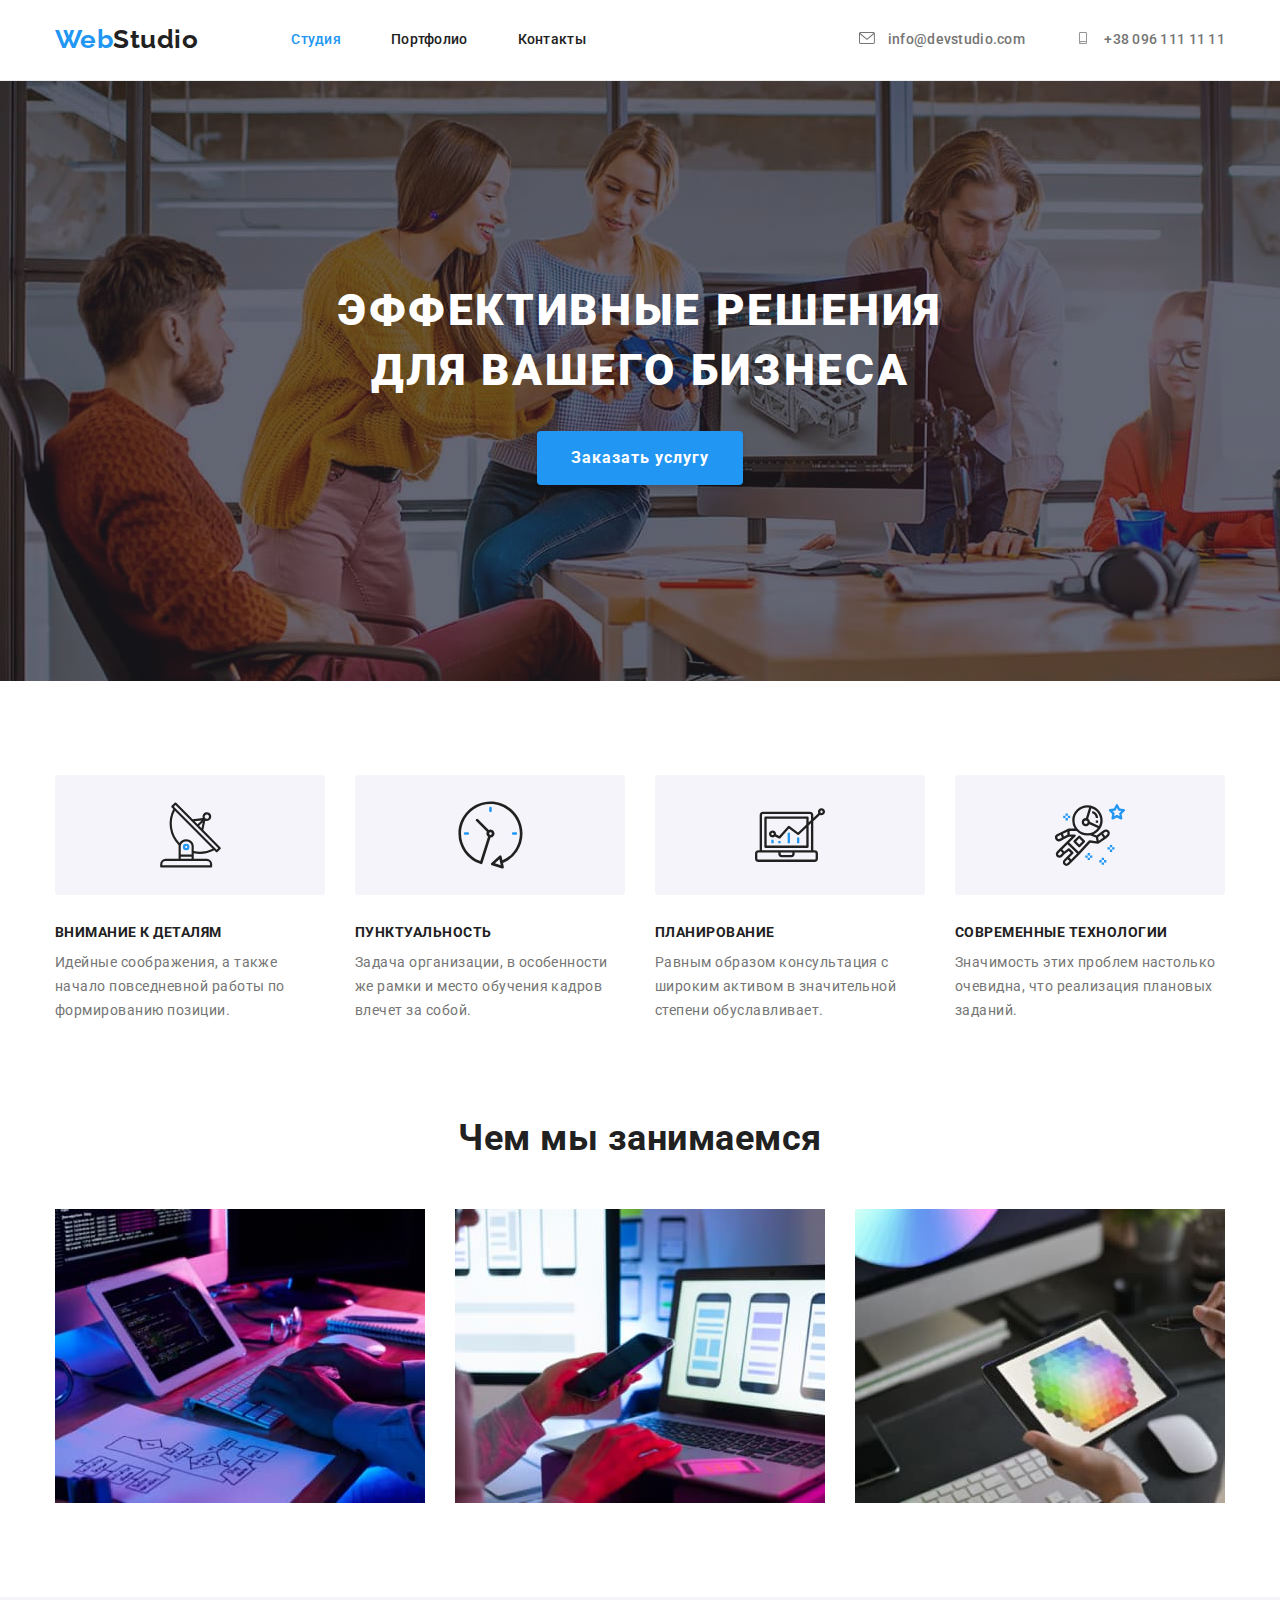
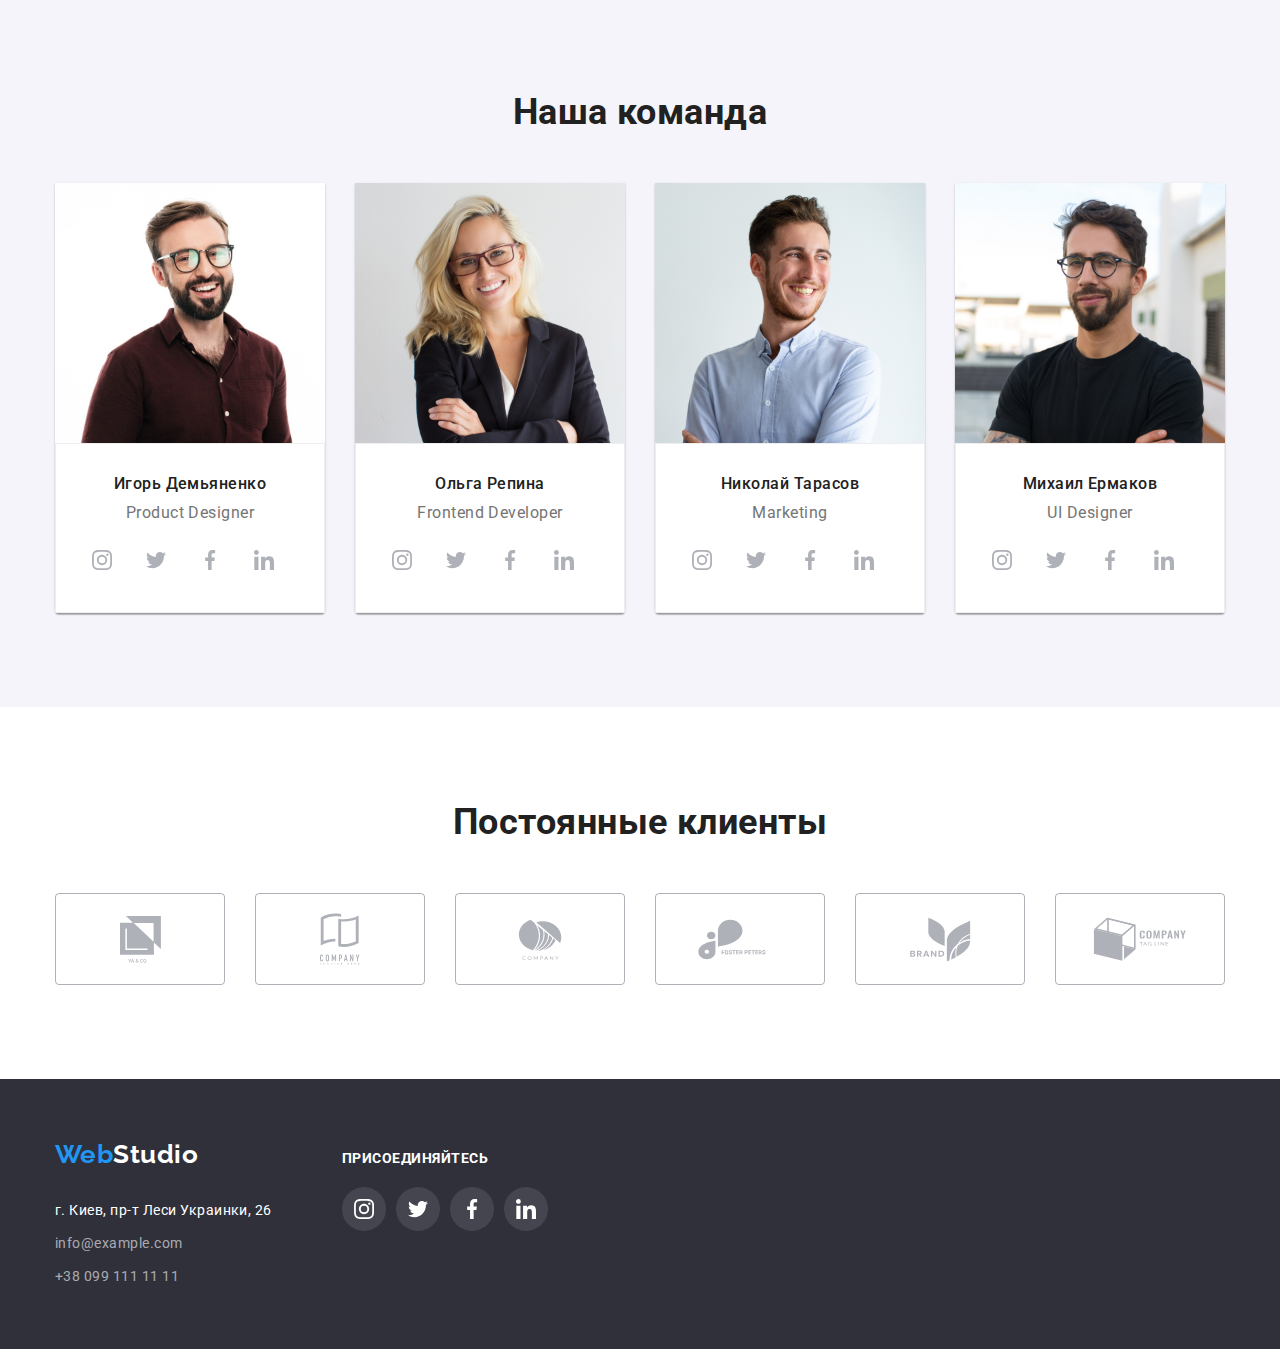
==== index.html @ 3e555f6c "Initial commit" ====
<!DOCTYPE html>
<html lang="ru">
  <head>
    <meta charset="UTF-8" />
    <meta http-equiv="X-UA-Compatible" content="IE=edge" />
    <meta name="viewport" content="width=device-width, initial-scale=1.0" />
    <title>Студия</title>
    <link
      href="https://fonts.googleapis.com/css2?family=Raleway:wght@700&family=Roboto:wght@400;500;700;900&display=swap"
      rel="stylesheet"
    />
    <link
      rel="stylesheet"
      href="https://cdnjs.cloudflare.com/ajax/libs/modern-normalize/1.1.0/modern-normalize.min.css"
    />
    <link rel="stylesheet" href="./css/styles.css" />
  </head>
  <body>
    <header class="header">
      <div class="container">
        <nav class="header-nav">
          <a href="index.html" class="black-logo link"
            ><span class="blue-logo">Web</span>Studio</a
          >
          <ul class="nav-list">
            <li class="item">
              <a href="index.html" class="link current">Студия</a>
            </li>
            <li class="item">
              <a href="portfolio.html" class="link">Портфолио</a>
            </li>
            <li class="item"><a href="" class="link">Контакты</a></li>
          </ul>
        </nav>

        <ul class="contact-list">
          <li class="item">
            <a href="mailto:info@devstudio.com" class="link">
              <svg class="contact-icon" width="16" height="12">
                <use href="./images/icon.svg#icon-envelope"></use>
              </svg>
              info@devstudio.com</a
            >
          </li>
          <li class="item">
            <div class="icon"></div>
            <a href="tel:+380961111111" class="link">
              <svg class="contact-icon" width="16" height="12">
                <use href="./images/icon.svg#icon-smartphone"></use>
              </svg>
              +38 096 111 11 11</a
            >
          </li>
        </ul>
      </div>
    </header>

    <main>
      <!--Герой-->
      <section class="hero">
        <h1 class="title">
          Эффективные решения <br />
          для вашего бизнеса
        </h1>
        <button type="button" class="button">Заказать услугу</button>
      </section>

      <!--Преимущества-->
      <section class="feature section">
        <div class="container">
          <!-- <h2 class="title">Преимущества</h2> -->
          <ul class="feature-list">
            <li class="item">
              <div class="feature-thumb">
                <svg class="feature-icon" width="65" height="70">
                  <use href="./images/icon.svg#icon-antenna"></use>
                </svg>
              </div>
              <h3 class="title">Внимание к деталям</h3>
              <p class="text">
                Идейные соображения, а также начало повседневной работы по
                формированию позиции.
              </p>
            </li>
            <li class="item">
              <div class="feature-thumb">
                <svg class="feature-icon" width="67" height="70">
                  <use href="./images/icon.svg#icon-clock"></use>
                </svg>
              </div>
              <h3 class="title">Пунктуальность</h3>
              <p class="text">
                Задача организации, в особенности же рамки и место обучения
                кадров влечет за собой.
              </p>
            </li>
            <li class="item">
              <div class="feature-thumb">
                <svg class="feature-icon" width="70" height="70">
                  <use href="./images/icon.svg#icon-diagram"></use>
                </svg>
              </div>
              <h3 class="title">Планирование</h3>
              <p class="text">
                Равным образом консультация с широким активом в значительной
                степени обуславливает.
              </p>
            </li>
            <li class="item">
              <div class="feature-thumb">
                <svg class="feature-icon" width="70" height="70">
                  <use href="./images/icon.svg#icon-astronaut"></use>
                </svg>
              </div>
              <h3 class="title">Современные технологии</h3>
              <p class="text">
                Значимость этих проблем настолько очевидна, что реализация
                плановых заданий.
              </p>
            </li>
          </ul>
        </div>
      </section>

      <!--Чем мы занимаемся-->
      <section class="services">
        <div class="container">
          <h2 class="title">Чем мы занимаемся</h2>
          <ul class="services-list">
            <li class="item">
              <img src="images/desktop.jpg" alt="Написание кода" width="370" />
            </li>
            <li class="item">
              <img
                src="images/mobile.jpg"
                alt="Кросплатформенная разработка"
                width="370"
              />
            </li>
            <li class="item">
              <img
                src="images/design.jpg"
                alt="Разработка дизайна"
                width="370"
              />
            </li>
          </ul>
        </div>
      </section>

      <!--Наша команда-->
      <section class="team section">
        <div class="container">
          <h2 class="title">Наша команда</h2>
          <ul class="team-list">
            <li class="item">
              <img src="images/igor.jpg" alt="Фото работника" width="270" />
              <div class="card-content">
                <h3 class="title">Игорь Демьяненко</h3>
                <p class="text">Product Designer</p>
                <ul class="social-list">
                  <li class="social-item">
                    <a href="" class="social-bg">
                      <svg class="social-icon" width="20" height="20">
                        <use href="./images/icon.svg#icon-instagram"></use>
                      </svg>
                    </a>
                  </li>

                  <li class="social-item">
                    <a href="" class="social-bg">
                      <svg class="social-icon" width="20" height="20">
                        <use href="./images/icon.svg#icon-twitter"></use>
                      </svg>
                    </a>
                  </li>

                  <li class="social-item">
                    <a href="" class="social-bg">
                      <svg class="social-icon" width="20" height="20">
                        <use href="./images/icon.svg#icon-facebook"></use>
                      </svg>
                    </a>
                  </li>

                  <li class="social-item">
                    <a href="" class="social-bg">
                      <svg class="social-icon" width="20" height="20">
                        <use href="./images/icon.svg#icon-linkedin"></use>
                      </svg>
                    </a>
                  </li>
                </ul>
              </div>
            </li>

            <li class="item">
              <img src="images/olga.jpg" alt="Фото работника" width="270" />
              <div class="card-content">
                <h3 class="title">Ольга Репина</h3>
                <p class="text">Frontend Developer</p>
                <ul class="social-list">
                  <li class="social-item">
                    <a href="" class="social-bg">
                      <svg class="social-icon" width="20" height="20">
                        <use href="./images/icon.svg#icon-instagram"></use>
                      </svg>
                    </a>
                  </li>

                  <li class="social-item">
                    <a href="" class="social-bg">
                      <svg class="social-icon" width="20" height="20">
                        <use href="./images/icon.svg#icon-twitter"></use>
                      </svg>
                    </a>
                  </li>

                  <li class="social-item">
                    <a href="" class="social-bg">
                      <svg class="social-icon" width="20" height="20">
                        <use href="./images/icon.svg#icon-facebook"></use>
                      </svg>
                    </a>
                  </li>

                  <li class="social-item">
                    <a href="" class="social-bg">
                      <svg class="social-icon" width="20" height="20">
                        <use href="./images/icon.svg#icon-linkedin"></use>
                      </svg>
                    </a>
                  </li>
                </ul>
              </div>
            </li>

            <li class="item">
              <img src="images/nikolay.jpg" alt="Фото работника" width="270" />
              <div class="card-content">
                <h3 class="title">Николай Тарасов</h3>
                <p class="text">Marketing</p>
                <ul class="social-list">
                  <li class="social-item">
                    <a href="" class="social-bg">
                      <svg class="social-icon" width="20" height="20">
                        <use href="./images/icon.svg#icon-instagram"></use>
                      </svg>
                    </a>
                  </li>

                  <li class="social-item">
                    <a href="" class="social-bg">
                      <svg class="social-icon" width="20" height="20">
                        <use href="./images/icon.svg#icon-twitter"></use>
                      </svg>
                    </a>
                  </li>

                  <li class="social-item">
                    <a href="" class="social-bg">
                      <svg class="social-icon" width="20" height="20">
                        <use href="./images/icon.svg#icon-facebook"></use>
                      </svg>
                    </a>
                  </li>

                  <li class="social-item">
                    <a href="" class="social-bg">
                      <svg class="social-icon" width="20" height="20">
                        <use href="./images/icon.svg#icon-linkedin"></use>
                      </svg>
                    </a>
                  </li>
                </ul>
              </div>
            </li>

            <li class="item">
              <img src="images/michael.jpg" alt="Фото работника" width="270" />
              <div class="card-content">
                <h3 class="title">Михаил Ермаков</h3>
                <p class="text">UI Designer</p>
                <ul class="social-list">
                  <li class="social-item">
                    <a href="" class="social-bg">
                      <svg class="social-icon" width="20" height="20">
                        <use href="./images/icon.svg#icon-instagram"></use>
                      </svg>
                    </a>
                  </li>

                  <li class="social-item">
                    <a href="" class="social-bg">
                      <svg class="social-icon" width="20" height="20">
                        <use href="./images/icon.svg#icon-twitter"></use>
                      </svg>
                    </a>
                  </li>

                  <li class="social-item">
                    <a href="" class="social-bg">
                      <svg class="social-icon" width="20" height="20">
                        <use href="./images/icon.svg#icon-facebook"></use>
                      </svg>
                    </a>
                  </li>

                  <li class="social-item">
                    <a href="" class="social-bg">
                      <svg class="social-icon" width="20" height="20">
                        <use href="./images/icon.svg#icon-linkedin"></use>
                      </svg>
                    </a>
                  </li>
                </ul>
              </div>
            </li>
          </ul>
        </div>
      </section>

      <!-- Постоянные клиенты -->
      <section class="clients section">
        <div class="container">
          <h2 class="title">Постоянные клиенты</h2>
          <ul class="list">
            <li class="item">
              <a href="" class="clients-link">
                <svg class="clients-icon" width="41" height="47">
                  <use href="./images/icon.svg#icon-client-1"></use>
                </svg>
              </a>
            </li>

            <li class="item">
              <a href="" class="clients-link">
                <svg class="clients-icon" width="40" height="52">
                  <use href="./images/icon.svg#icon-client-2"></use>
                </svg>
              </a>
            </li>

            <li class="item">
              <a href="" class="clients-link">
                <svg class="clients-icon" width="44" height="41">
                  <use href="./images/icon.svg#icon-client-3"></use>
                </svg>
              </a>
            </li>

            <li class="item">
              <a href="" class="clients-link">
                <svg class="clients-icon" width="84" height="41">
                  <use href="./images/icon.svg#icon-client-4"></use>
                </svg>
              </a>
            </li>

            <li class="item">
              <a href="" class="clients-link">
                <svg class="clients-icon" width="63" height="45">
                  <use href="./images/icon.svg#icon-client-5"></use>
                </svg>
              </a>
            </li>

            <li class="item">
              <a href="" class="clients-link">
                <svg class="clients-icon" width="94" height="44">
                  <use href="./images/icon.svg#icon-client-6"></use>
                </svg>
              </a>
            </li>
          </ul>
        </div>
      </section>
    </main>

    <footer class="footer">
      <div class="container">
        <address class="adr">
          <ul class="footer-list">
            <li class="item">
              <a href="index.html" class="white-logo link"
                ><span class="blue-logo">Web</span>Studio</a
              >
            </li>
            <li class="item">
              <a
                href="https://goo.gl/maps/AY5JssXBydzWgsubA"
                class="footer-address link"
                >г. Киев, пр-т Леси Украинки, 26</a
              >
            </li>
            <li class="item">
              <a href="mailto:info@example.com" class="footer-contacts link"
                >info@example.com</a
              >
            </li>
            <li class="item">
              <a href="tel:+380991111111" class="footer-contacts link"
                >+38 099 111 11 11</a
              >
            </li>
          </ul>
        </address>
        <div class="footer-social">
          <h2 class="social-title">присоединяйтесь</h2>
          <ul class="social-list">
            <li class="social-item">
              <a href="" class="social-bg">
                <svg class="social-icon" width="20" height="20">
                  <use href="./images/icon.svg#icon-instagram"></use>
                </svg>
              </a>
            </li>

            <li class="social-item">
              <a href="" class="social-bg">
                <svg class="social-icon" width="20" height="20">
                  <use href="./images/icon.svg#icon-twitter"></use>
                </svg>
              </a>
            </li>

            <li class="social-item">
              <a href="" class="social-bg">
                <svg class="social-icon" width="20" height="20">
                  <use href="./images/icon.svg#icon-facebook"></use>
                </svg>
              </a>
            </li>

            <li class="social-item">
              <a href="" class="social-bg">
                <svg class="social-icon" width="20" height="20">
                  <use href="./images/icon.svg#icon-linkedin"></use>
                </svg>
              </a>
            </li>
          </ul>
        </div>
      </div>
    </footer>
  </body>
</html>
---- css/styles.css ----
/* цвет основного текста #212121 */
/* вторичный цвет текста #757575 */
/* цвет акцента #2196f3 */
/* белый #ffffff */
/* вторичный цвет фона #f5f4fa */

:root {
  --primary-text-color: #212121;
  --second-text-color: #757575;
  --accent-color: #2196f3;
  --white: #ffffff;
  --secondary-bgc: #f5f4fa;
  --third-bgc: #2f303a;
  --card-set-gap: 30px;
}

body {
  font-family: Roboto, sans-serif;
  color: var(--primary-text-color);
  letter-spacing: 0.03em;
}

h1,
h2,
h3,
h4,
h5,
h6,
p,
div {
  margin: 0;
  padding: 0;
}

ul {
  list-style: none;
  margin: 0;
  padding: 0;
}

img {
  display: block;
  max-width: 100%;
}

/* Утилиты */
.container {
  margin-left: auto;
  margin-right: auto;
  width: 1200px;
  padding-left: 15px;
  padding-right: 15px;
  /* outline: 2px solid tomato; */
}

.section {
  padding-top: 94px;
  padding-bottom: 94px;
  /* outline: 2px solid tomato; */
}

.link {
  text-decoration: none;
  color: var(--primary-text-color);
}

.current {
  color: var(--accent-color);
}

.button {
  cursor: pointer;
}

/* index.html */

/* header */

.black-logo {
  padding-top: 24px;
  padding-bottom: 25px;
  font-family: "Raleway";
  font-weight: 700;
  font-size: 26px;
  line-height: 1.19;
  color: var(--primary-text-color);
}

.blue-logo {
  font-family: "Raleway";
  font-weight: 700;
  font-size: 26px;
  line-height: 1.19;
  color: var(--accent-color);
}

.header {
  border-bottom: 1px solid #ececec;
}

.header .container {
  display: flex;
  align-items: center;
}

.header-nav {
  display: flex;
  align-items: center;
}

.nav-list {
  display: flex;
  margin-left: 93px;
}

.nav-list .item:not(:last-child) {
  margin-right: 50px;
}

.nav-list .link {
  display: block;
  padding-top: 32px;
  padding-bottom: 32px;

  font-weight: 500;
  font-size: 14px;
  line-height: 1.14;
  letter-spacing: 0.02em;
}

.nav-list .link:hover,
.nav-list .link:focus {
  color: var(--accent-color);
}

.contact-list {
  display: flex;
  margin-left: auto;
}

.contact-list .item:not(:last-child) {
  margin-right: 50px;
}

.contact-list .item {
  display: flex;
  align-items: center;
}

.contact-icon {
  margin-right: 10px;
  fill: var(--second-text-color);
}

.contact-list .link {
  padding-top: 32px;
  padding-bottom: 32px;
  font-weight: 500;
  font-size: 14px;
  line-height: 1.14;
  letter-spacing: 0.02em;
  color: var(--second-text-color);
}

.contact-list .item:hover .link,
.contact-list .item:focus .link,
.contact-list .item:hover .contact-icon,
.contact-list .item:focus .contact-icon {
  color: var(--accent-color);
  fill: var(--accent-color);
}

/* main */

/* hero */
.hero {
  padding-top: 200px;
  max-width: 1600px;
  height: 600px;
  text-align: center;
  background-color: #c4c4c4;
  background-image: linear-gradient(
      to right,
      rgba(47, 48, 58, 0.4),
      rgba(47, 48, 58, 0.4)
    ),
    url(../images/hero.jpg);
}

.hero .title {
  margin-bottom: 30px;

  font-weight: 900;
  font-size: 44px;
  line-height: 1.36;
  letter-spacing: 0.06em;
  text-transform: uppercase;
  color: var(--white);
}

.hero .button {
  padding: 10px 32px;

  font-weight: 700;
  font-size: 16px;
  line-height: 1.88;
  letter-spacing: 0.06em;
  box-shadow: 0px 4px 4px rgba(0, 0, 0, 0.15);
  border-radius: 4px;
  border-color: transparent;
  color: var(--white);
  background-color: var(--accent-color);
}

.hero .button:hover,
.hero .button:focus {
  color: var(--accent-color);
  background-color: var(--white);
}

/* features */

.feature-list {
  display: flex;
}

.feature-thumb {
  display: flex;
  align-items: center;
  justify-content: center;
  width: 270px;
  height: 120px;
  background-color: #f5f4fa;
  border-radius: 4px;
  margin-bottom: 30px;
}

.feature-list .item:not(:last-child) {
  margin-right: 30px;
}

.feature-list .title {
  margin-bottom: 10px;

  font-weight: 700;
  font-size: 14px;
  line-height: 1.14;
  text-transform: uppercase;
  color: var(--primary-text-color);
}

.feature-list .text {
  font-size: 14px;
  line-height: 1.71;
  color: var(--second-text-color);
}

/* serices */

.services {
  text-align: center;
  padding-bottom: 94px;
}

.services-list {
  display: flex;
}

.services-list .item:not(:last-child) {
  margin-right: 30px;
}

.services .title {
  margin-bottom: 50px;

  font-weight: 700;
  font-size: 36px;
  line-height: 1.17;
  color: var(--primary-text-color);
}

/* our team */

.team {
  background-color: var(--secondary-bgc);
}

.team .container {
  text-align: center;
}

.team .container > .title {
  margin-bottom: 50px;
}

.team .title {
  font-weight: 700;
  font-size: 36px;
  line-height: 1.17;
  color: var(--primary-text-color);
}

.team-list {
  display: flex;
}

.team-list .item {
  box-shadow: 0px 1px 3px rgba(0, 0, 0, 0.12), 0px 1px 1px rgba(0, 0, 0, 0.14),
    0px 2px 1px rgba(0, 0, 0, 0.2);
  border-radius: 0px 0px 4px 4px;
  background-color: #fff;
}

.team-list .item:not(:last-child) {
  margin-right: 30px;
}

.team .card-content {
  padding-top: 30px;
  padding-bottom: 30px;
}

.team-list .title {
  margin-bottom: 10px;

  font-weight: 500;
  font-size: 16px;
  line-height: 1.19;
  color: var(--primary-text-color);
}

.team-list .text {
  font-size: 16px;
  line-height: 1.19;
  color: var(--second-text-color);
}

.team .social-list {
  display: flex;
  margin-top: 16px;
}

.social-list .social-item:not(:last-child) {
  margin-right: 10px;
}

.team .social-bg {
  display: flex;
  width: 44px;
  height: 44px;
  border-radius: 50%;
  align-items: center;
  justify-content: center;
  fill: #afb1b8;
}

.team .social-bg:hover,
.team .social-bg:focus,
.team .social-bg:hover .social-icon,
.team .social-bg:focus .social-icon {
  background-color: var(--accent-color);
  fill: #fff;
}

/* постоянные клиенты */

.clients .title {
  margin-bottom: 50px;
  font-weight: 700;
  font-size: 36px;
  line-height: 1.17;
  text-align: center;

  color: var(--primary-text-color);
}

.clients .list {
  display: flex;
}

.clients .item:not(:last-child) {
  margin-right: 30px;
}

.clients-icon {
  fill: #afb1b8;
}

.clients-link {
  display: flex;
  width: 170px;
  height: 92px;
  border: 1px solid #afb1b8;
  border-radius: 4px;
  align-items: center;
  justify-content: center;
}

.clients-link:hover,
.clients-link:focus {
  border: 1px solid var(--accent-color);
}

.clients-link:hover .clients-icon,
.clients-link:focus .clients-icon {
  fill: var(--accent-color);
}

/* footer */

.footer {
  background-color: var(--third-bgc);
  padding-top: 60px;
  padding-bottom: 60px;
}

.footer .container {
  display: flex;
  align-items: baseline;
}

.footer-list a {
  display: inline-block;
}

.footer-list .item:not(:last-child) {
  margin-bottom: 9px;
}

.white-logo {
  margin-bottom: 20px;

  font-family: "Raleway";
  font-weight: 700;
  font-style: normal;
  font-size: 26px;
  line-height: 1.19;
  color: var(--white);
}

.footer-address {
  font-size: 14px;
  font-style: normal;
  line-height: 1.71;
  color: var(--white);
}

.footer-contacts {
  font-size: 14px;
  font-style: normal;
  line-height: 1.71;
  color: rgba(255, 255, 255, 0.6);
}

.footer-contacts:hover,
.footer-contacts:focus {
  color: var(--accent-color);
}

.footer-social {
  margin-left: 70px;
}

.social-title {
  margin-bottom: 20px;

  font-weight: 700;
  font-size: 14px;
  line-height: 1.14;
  text-transform: uppercase;

  color: #ffffff;
}

.footer-social .social-list {
  display: flex;
}

.footer-social .social-bg {
  display: flex;
  width: 44px;
  height: 44px;
  background-color: rgba(255, 255, 255, 0.1);
  border-radius: 50%;

  align-items: center;
  justify-content: center;
}

.footer-social .social-icon {
  fill: var(--white);
}

.footer-social .social-bg:hover,
.footer-social .social-bg:focus {
  background-color: var(--accent-color);
}

/* portfolio.html */

/* filter buttons */

.button-list {
  display: flex;
  margin-bottom: 50px;
  justify-content: center;
}

.button-list .item:hover,
.button-list .item:focus {
  box-shadow: 0px 3px 1px rgba(0, 0, 0, 0.1), 0px 1px 2px rgba(0, 0, 0, 0.08),
    0px 2px 2px rgba(0, 0, 0, 0.12);
}

.button-list .item:not(:last-child) {
  margin-right: 8px;
}

.button-list .button {
  padding-top: 6px;
  padding-bottom: 6px;
  padding-left: 22px;
  padding-right: 22px;

  font-weight: 500;
  font-size: 16px;
  line-height: 1.62;
  border-radius: 4px;
  border-color: transparent;
  text-align: center;
  color: var(--primary-text-color);
  background-color: var(--secondary-bgc);
}

.button-list .button:hover,
.button-list .button:focus {
  color: var(--white);
  background-color: var(--accent-color);
}

/* work list */

.work-list {
  display: flex;
  flex-wrap: wrap;
  margin-left: calc(-1 * var(--card-set-gap));
  margin-top: calc(-1 * var(--card-set-gap));
}

.work-list .item {
  flex-basis: calc(100% / 3 - var(--card-set-gap));
  margin-left: var(--card-set-gap);
  margin-top: var(--card-set-gap);
}

.work-list .item:hover,
.work-list .item:focus {
  box-shadow: 0px 1px 1px rgba(0, 0, 0, 0.12), 0px 4px 4px rgba(0, 0, 0, 0.06),
    1px 4px 6px rgba(0, 0, 0, 0.16);
}

.card-content {
  padding: 20px 24px;
  border: 1px solid #eeeeee;
}

.work-list .title {
  font-weight: 700;
  font-size: 18px;
  line-height: 2;
  letter-spacing: 0.06em;
  color: var(--primary-text-color);
}

.work-list .text {
  font-size: 16px;
  line-height: 1.88;
  color: var(--second-text-color);
}
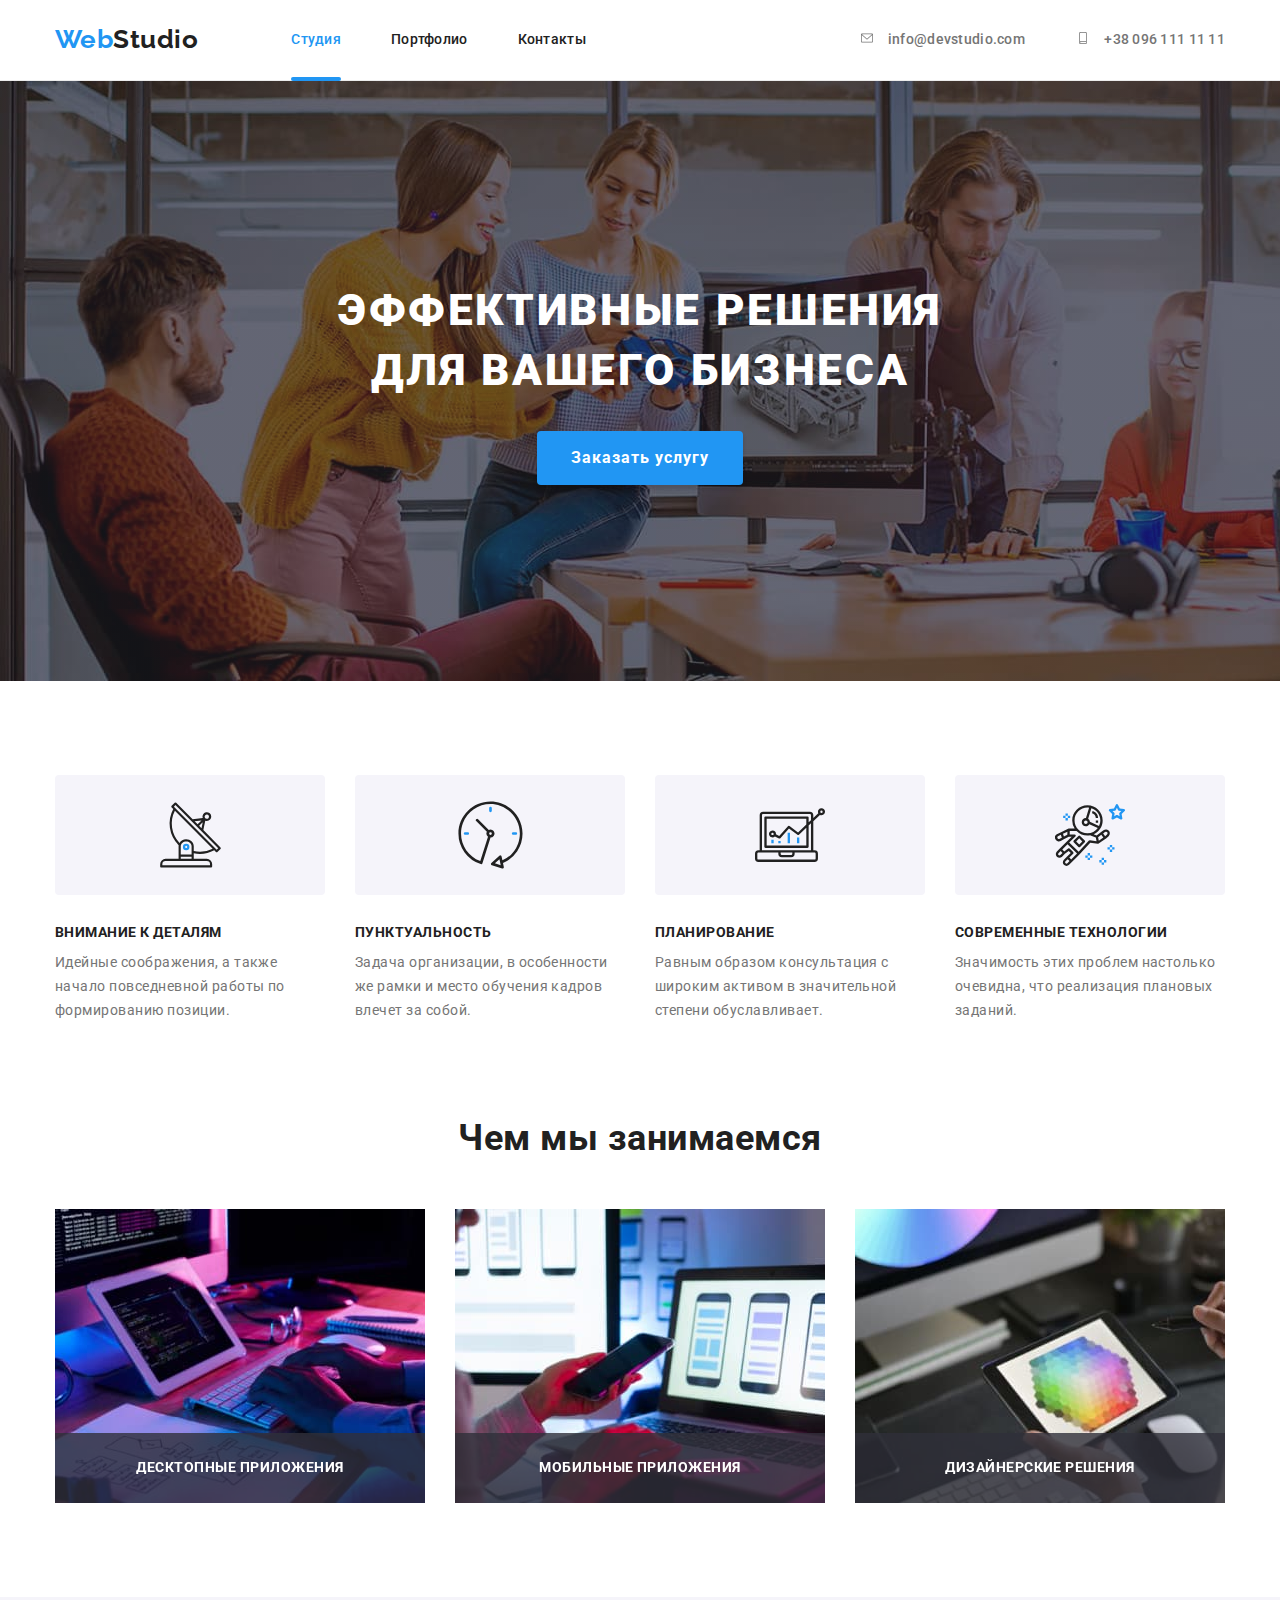
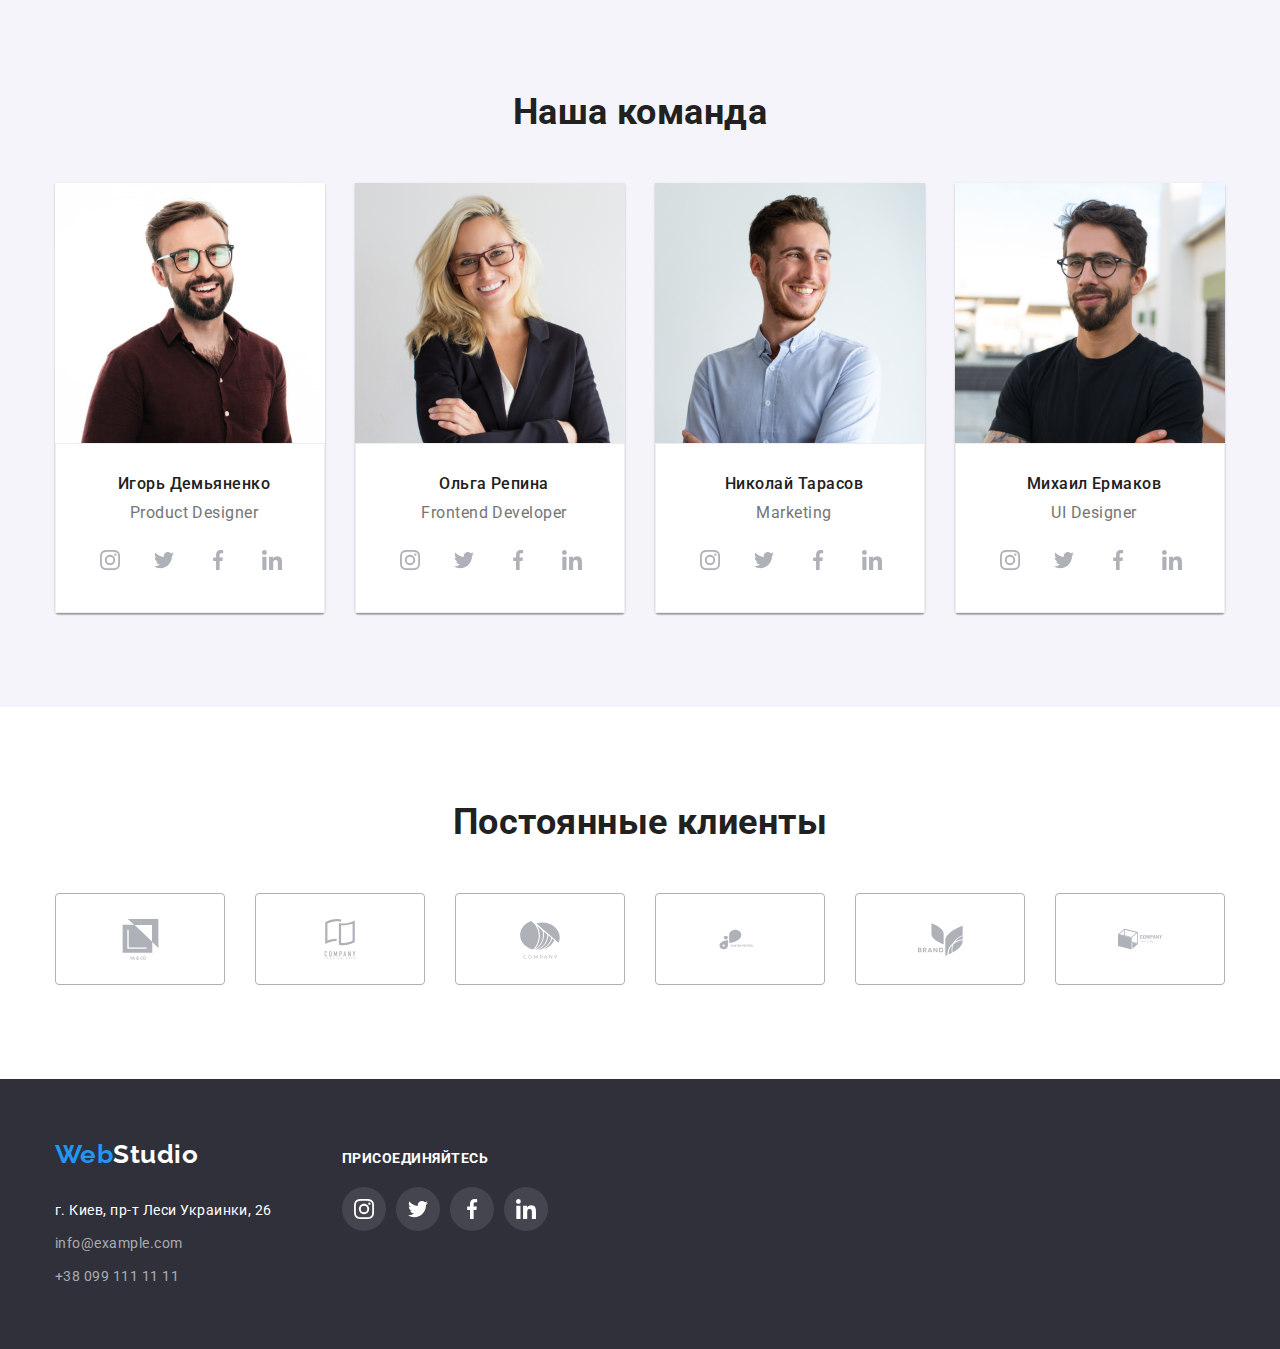
==== commit 09493535: "Доробилось 5 дз" ====
--- a/index.html
+++ b/index.html
@@ -62,7 +62,18 @@
           Эффективные решения <br />
           для вашего бизнеса
         </h1>
-        <button type="button" class="button">Заказать услугу</button>
+        <button type="button" class="button" data-modal-open>
+          Заказать услугу
+        </button>
+        <div class="backdrop is-hidden" data-modal>
+          <div class="modal">
+            <button type="button" class="close-btn" data-modal-close>
+              <svg class="modal-icon" width="30" height="30">
+                <use href="./images/icon.svg#icon-close"></use>
+              </svg>
+            </button>
+          </div>
+        </div>
       </section>
 
       <!--Преимущества-->
@@ -128,21 +139,40 @@
           <h2 class="title">Чем мы занимаемся</h2>
           <ul class="services-list">
             <li class="item">
-              <img src="images/desktop.jpg" alt="Написание кода" width="370" />
-            </li>
-            <li class="item">
-              <img
-                src="images/mobile.jpg"
-                alt="Кросплатформенная разработка"
-                width="370"
-              />
-            </li>
-            <li class="item">
-              <img
-                src="images/design.jpg"
-                alt="Разработка дизайна"
-                width="370"
-              />
+              <div class="thumb">
+                <img
+                  src="images/desktop.jpg"
+                  alt="Написание кода"
+                  width="370"
+                />
+                <div class="overlay">
+                  <p class="text">Десктопные приложения</p>
+                </div>
+              </div>
+            </li>
+            <li class="item">
+              <div class="thumb">
+                <img
+                  src="images/mobile.jpg"
+                  alt="Кросплатформенная разработка"
+                  width="370"
+                />
+                <div class="overlay">
+                  <p class="text">Мобильные приложения</p>
+                </div>
+              </div>
+            </li>
+            <li class="item">
+              <div class="thumb">
+                <img
+                  src="images/design.jpg"
+                  alt="Разработка дизайна"
+                  width="370"
+                />
+                <div class="overlay">
+                  <p class="text">Дизайнерские решения</p>
+                </div>
+              </div>
             </li>
           </ul>
         </div>
@@ -443,5 +473,6 @@
         </div>
       </div>
     </footer>
+    <script src="./js/modal.js"></script>
   </body>
 </html>
--- a/css/styles.css
+++ b/css/styles.css
@@ -113,6 +113,10 @@
   margin-left: 93px;
 }
 
+.nav-list .item {
+  position: relative;
+}
+
 .nav-list .item:not(:last-child) {
   margin-right: 50px;
 }
@@ -126,11 +130,25 @@
   font-size: 14px;
   line-height: 1.14;
   letter-spacing: 0.02em;
+
+  transition: color 250ms cubic-bezier(0.4, 0, 0.2, 1);
 }
 
 .nav-list .link:hover,
 .nav-list .link:focus {
   color: var(--accent-color);
+}
+
+.nav-list .item .current::after {
+  position: absolute;
+  display: block;
+  content: "";
+  width: 100%;
+  height: 4px;
+  border-radius: 2px;
+  background-color: var(--accent-color);
+
+  bottom: -1px;
 }
 
 .contact-list {
@@ -160,16 +178,23 @@
   line-height: 1.14;
   letter-spacing: 0.02em;
   color: var(--second-text-color);
+
+  transition: color 250ms cubic-bezier(0.4, 0, 0.2, 1);
 }
 
 .contact-list .item:hover .link,
-.contact-list .item:focus .link,
+.contact-list .item:focus .link {
+  color: var(--accent-color);
+}
+
+.contact-list .contact-icon {
+  transition: color 250ms cubic-bezier(0.4, 0, 0.2, 1);
+}
+
 .contact-list .item:hover .contact-icon,
 .contact-list .item:focus .contact-icon {
-  color: var(--accent-color);
   fill: var(--accent-color);
 }
-
 /* main */
 
 /* hero */
@@ -210,12 +235,58 @@
   border-color: transparent;
   color: var(--white);
   background-color: var(--accent-color);
+
+  transition: color 250ms cubic-bezier(0.4, 0, 0.2, 1),
+    background-color 250ms cubic-bezier(0.4, 0, 0.2, 1);
 }
 
 .hero .button:hover,
 .hero .button:focus {
   color: var(--accent-color);
   background-color: var(--white);
+}
+
+.backdrop {
+  position: fixed;
+  top: 0;
+  left: 0;
+  width: 100%;
+  height: 100%;
+  background-color: rgba(0, 0, 0, 0.2);
+
+  transition: opacity 250ms cubic-bezier(0.4, 0, 0.2, 1);
+}
+
+.backdrop.is-hidden {
+  opacity: 0;
+  pointer-events: none;
+}
+
+.modal {
+  position: absolute;
+  top: 50%;
+  left: 50%;
+  transform: translate(-50%, -50%);
+
+  width: 528px;
+  height: 581px;
+  padding: 15px;
+
+  box-shadow: 0px 1px 3px rgba(0, 0, 0, 0.12), 0px 1px 1px rgba(0, 0, 0, 0.14),
+    0px 2px 1px rgba(0, 0, 0, 0.2);
+  border-radius: 4px;
+  background-color: var(--white);
+}
+
+.close-btn {
+  position: absolute;
+  top: 8px;
+  right: 8px;
+  margin: 0;
+  padding: 0;
+  border: 0;
+  background-color: transparent;
+  cursor: pointer;
 }
 
 /* features */
@@ -262,6 +333,15 @@
   padding-bottom: 94px;
 }
 
+.services .title {
+  margin-bottom: 50px;
+
+  font-weight: 700;
+  font-size: 36px;
+  line-height: 1.17;
+  color: var(--primary-text-color);
+}
+
 .services-list {
   display: flex;
 }
@@ -270,13 +350,26 @@
   margin-right: 30px;
 }
 
-.services .title {
-  margin-bottom: 50px;
-
-  font-weight: 700;
-  font-size: 36px;
-  line-height: 1.17;
-  color: var(--primary-text-color);
+.services-list .thumb {
+  position: relative;
+}
+
+.services-list .overlay {
+  position: absolute;
+  padding-top: 27px;
+  bottom: 0;
+  width: 100%;
+  height: 70px;
+  background-color: rgba(47, 48, 58, 0.8);
+}
+
+.services .text {
+  font-weight: 700;
+  font-size: 14px;
+  line-height: 1.14;
+  text-transform: uppercase;
+
+  color: var(--white);
 }
 
 /* our team */
@@ -318,6 +411,7 @@
 .team .card-content {
   padding-top: 30px;
   padding-bottom: 30px;
+  padding-left: 32px;
 }
 
 .team-list .title {
@@ -351,14 +445,22 @@
   border-radius: 50%;
   align-items: center;
   justify-content: center;
+
+  transition: background-color 250ms cubic-bezier(0.4, 0, 0.2, 1);
+}
+
+.team .social-bg:hover,
+.team .social-bg:focus {
+  background-color: var(--accent-color);
+}
+
+.team .social-icon {
   fill: #afb1b8;
-}
-
-.team .social-bg:hover,
-.team .social-bg:focus,
+  transition: fill 250ms cubic-bezier(0.4, 0, 0.2, 1);
+}
+
 .team .social-bg:hover .social-icon,
 .team .social-bg:focus .social-icon {
-  background-color: var(--accent-color);
   fill: #fff;
 }
 
@@ -394,11 +496,17 @@
   border-radius: 4px;
   align-items: center;
   justify-content: center;
+
+  transition: border 250ms cubic-bezier(0.4, 0, 0.2, 1);
 }
 
 .clients-link:hover,
 .clients-link:focus {
   border: 1px solid var(--accent-color);
+}
+
+.clients-link .clients-icon {
+  transition: fill 250ms cubic-bezier(0.4, 0, 0.2, 1);
 }
 
 .clients-link:hover .clients-icon,
@@ -450,6 +558,8 @@
   font-style: normal;
   line-height: 1.71;
   color: rgba(255, 255, 255, 0.6);
+
+  transition: color 250ms cubic-bezier(0.4, 0, 0.2, 1);
 }
 
 .footer-contacts:hover,
@@ -485,6 +595,8 @@
 
   align-items: center;
   justify-content: center;
+
+  transition: background-color 250ms cubic-bezier(0.4, 0, 0.2, 1);
 }
 
 .footer-social .social-icon {
@@ -504,6 +616,10 @@
   display: flex;
   margin-bottom: 50px;
   justify-content: center;
+}
+
+.button-list .item {
+  transition: box-shadow 250ms cubic-bezier(0.4, 0, 0.2, 1);
 }
 
 .button-list .item:hover,
@@ -530,6 +646,9 @@
   text-align: center;
   color: var(--primary-text-color);
   background-color: var(--secondary-bgc);
+
+  transition: color 250ms cubic-bezier(0.4, 0, 0.2, 1),
+    background-color 250ms cubic-bezier(0.4, 0, 0.2, 1);
 }
 
 .button-list .button:hover,
@@ -551,6 +670,8 @@
   flex-basis: calc(100% / 3 - var(--card-set-gap));
   margin-left: var(--card-set-gap);
   margin-top: var(--card-set-gap);
+
+  transition: box-shadow 250ms cubic-bezier(0.4, 0, 0.2, 1);
 }
 
 .work-list .item:hover,
@@ -559,6 +680,10 @@
     1px 4px 6px rgba(0, 0, 0, 0.16);
 }
 
+.work-list .card {
+  overflow: hidden;
+}
+
 .card-content {
   padding: 20px 24px;
   border: 1px solid #eeeeee;
@@ -577,3 +702,34 @@
   line-height: 1.88;
   color: var(--second-text-color);
 }
+
+.work-list .card-thumb {
+  position: relative;
+}
+
+.work-list .overlay {
+  position: absolute;
+  padding: 63px 24px;
+  width: 100%;
+  height: 100%;
+  bottom: 0%;
+  opacity: 0;
+
+  transform: translateY(100%);
+  transition: background-color 250ms cubic-bezier(0.4, 0, 0.2, 1),
+    opacity 250ms cubic-bezier(0.4, 0, 0.2, 1),
+    transform 250ms cubic-bezier(0.4, 0, 0.2, 1);
+}
+
+.work-list .card:hover .overlay,
+.work-list .card:focus .overlay {
+  background-color: rgba(33, 150, 243, 0.9);
+  opacity: 1;
+  transform: translateY(0);
+}
+
+.work-list .overlay .content {
+  font-size: 18px;
+  line-height: 1.56;
+  color: var(--white);
+}
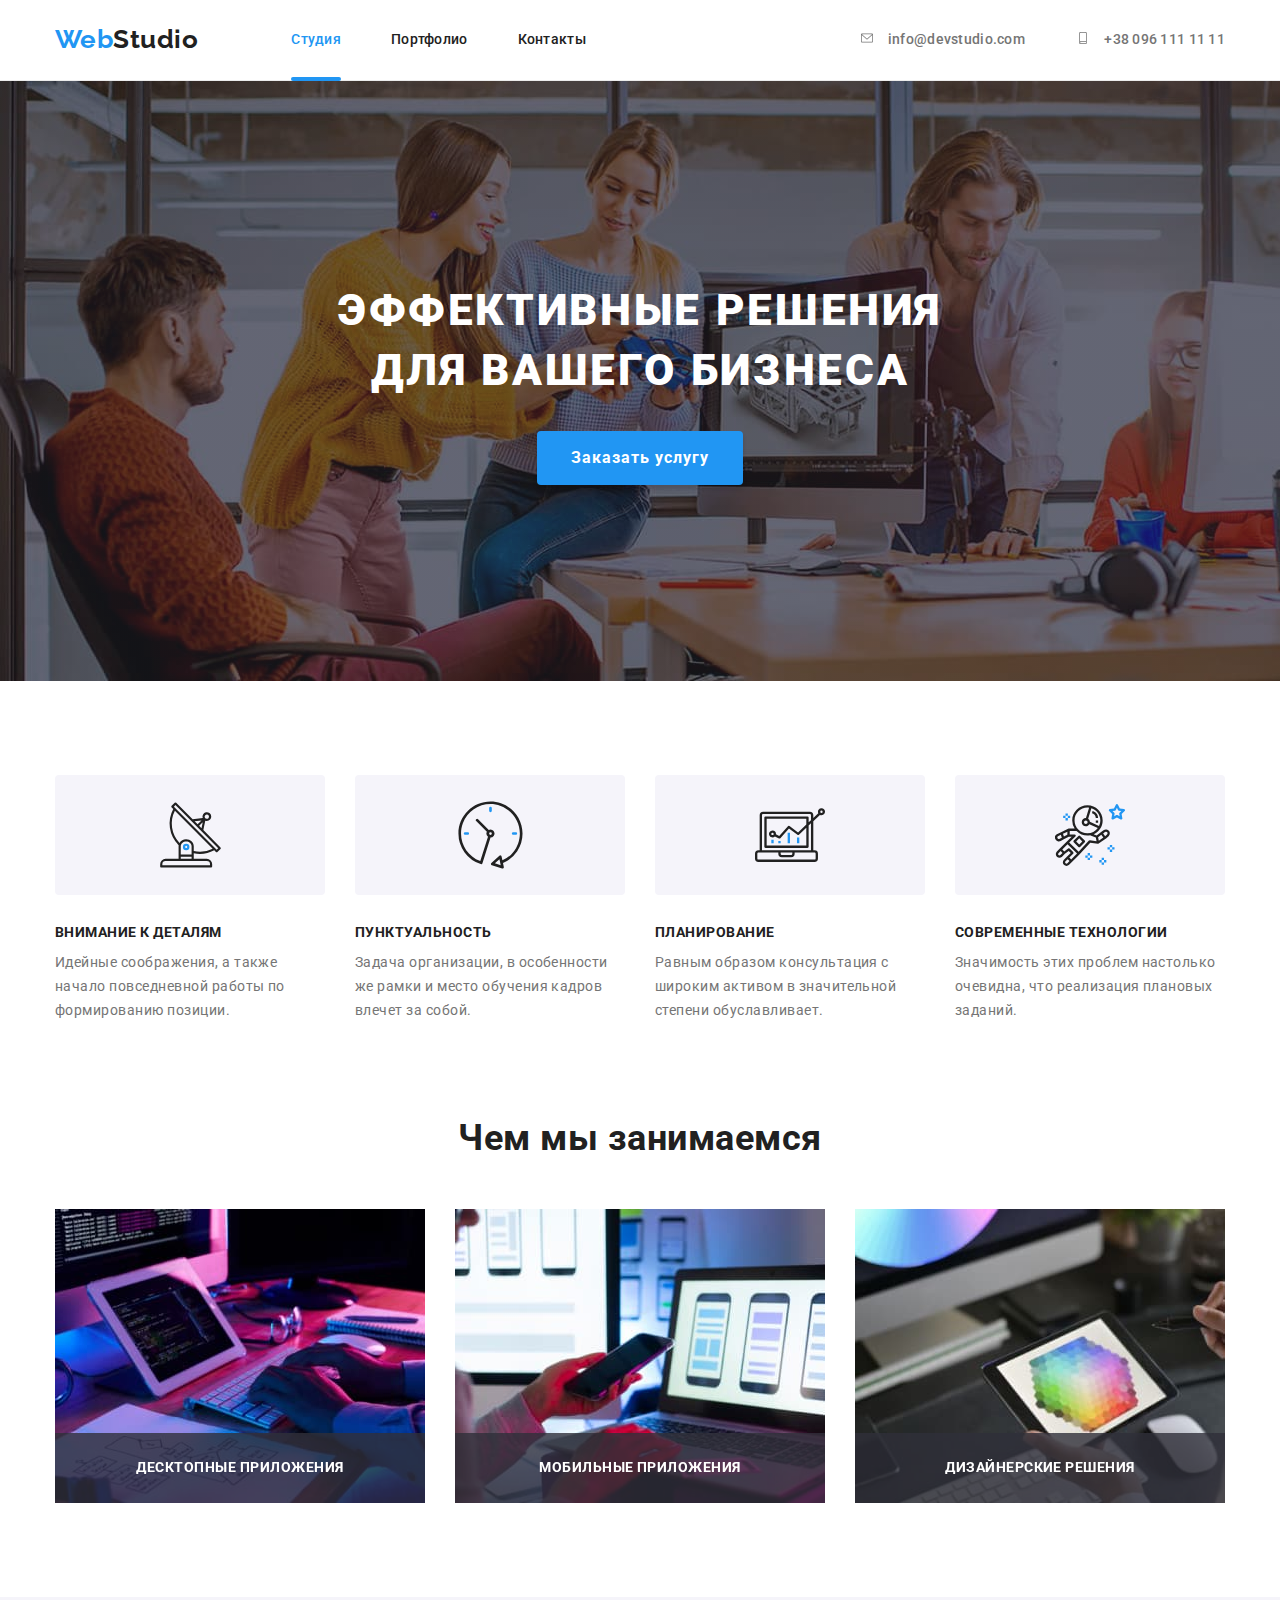
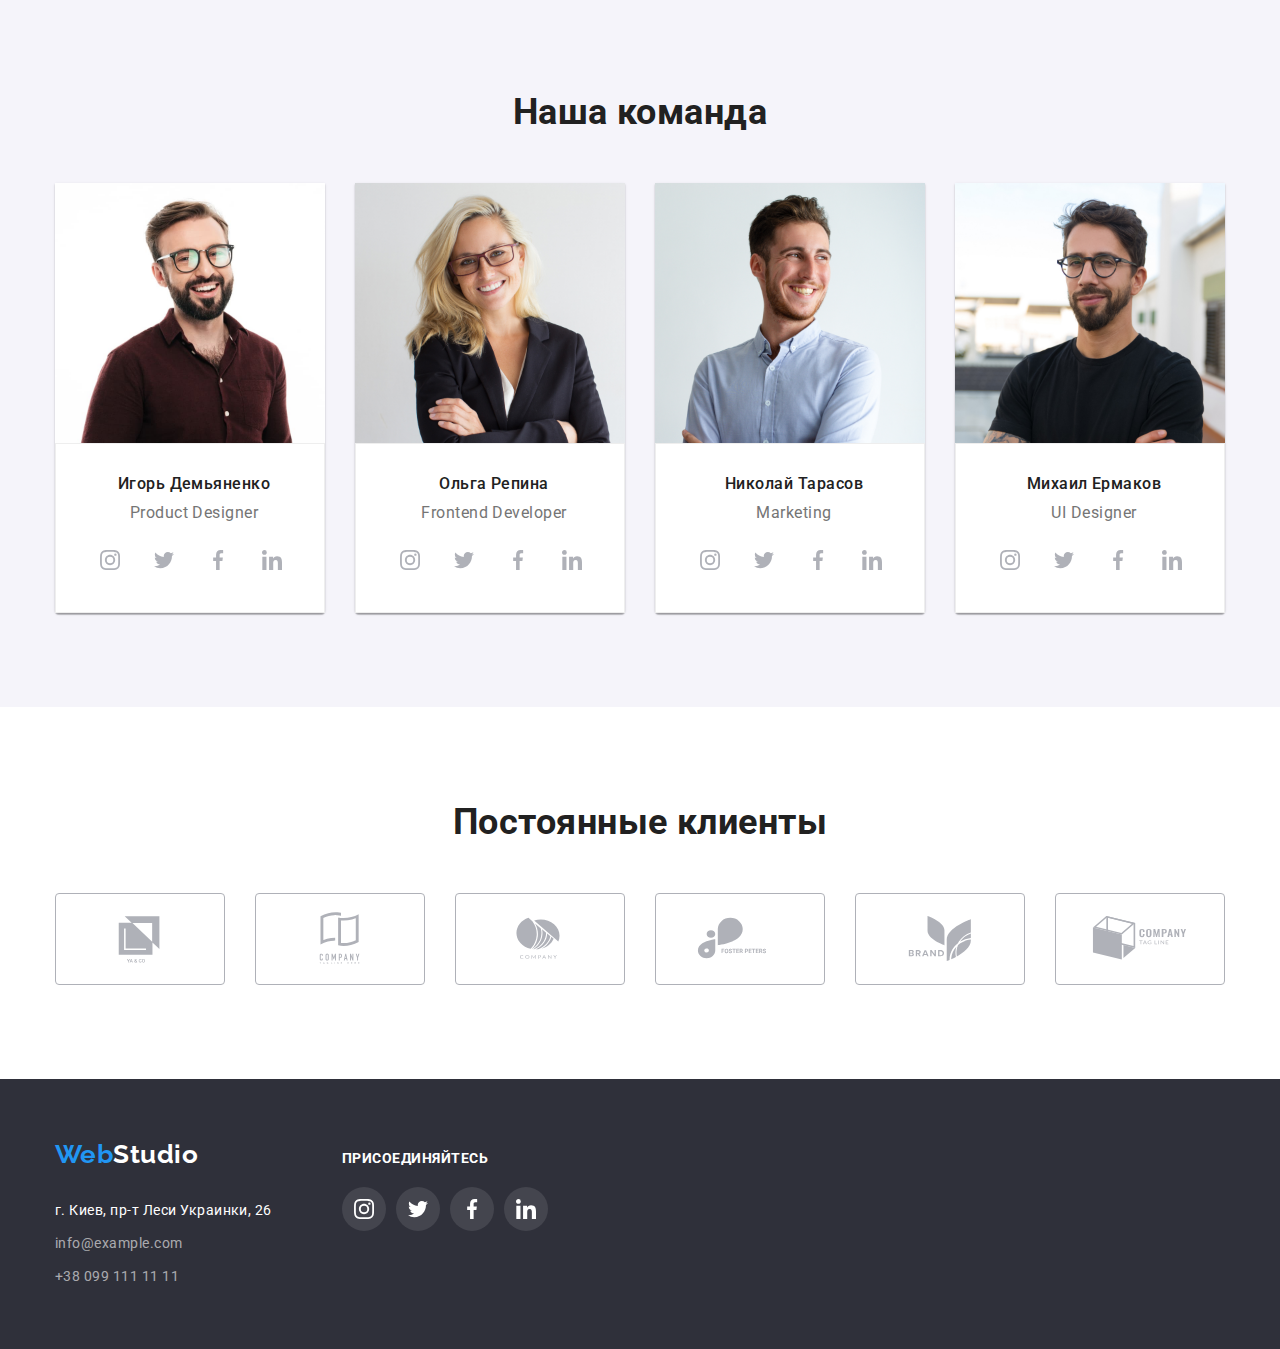
==== commit 34c162a1: "Виправлено розмір логотипів та оверлей" ====
--- a/index.html
+++ b/index.html
@@ -43,7 +43,6 @@
             >
           </li>
           <li class="item">
-            <div class="icon"></div>
             <a href="tel:+380961111111" class="link">
               <svg class="contact-icon" width="16" height="12">
                 <use href="./images/icon.svg#icon-smartphone"></use>
@@ -357,7 +356,7 @@
           <ul class="list">
             <li class="item">
               <a href="" class="clients-link">
-                <svg class="clients-icon" width="41" height="47">
+                <svg class="clients-icon" width="106" height="60">
                   <use href="./images/icon.svg#icon-client-1"></use>
                 </svg>
               </a>
@@ -365,7 +364,7 @@
 
             <li class="item">
               <a href="" class="clients-link">
-                <svg class="clients-icon" width="40" height="52">
+                <svg class="clients-icon" width="106" height="60">
                   <use href="./images/icon.svg#icon-client-2"></use>
                 </svg>
               </a>
@@ -373,7 +372,7 @@
 
             <li class="item">
               <a href="" class="clients-link">
-                <svg class="clients-icon" width="44" height="41">
+                <svg class="clients-icon" width="106" height="60">
                   <use href="./images/icon.svg#icon-client-3"></use>
                 </svg>
               </a>
@@ -381,7 +380,7 @@
 
             <li class="item">
               <a href="" class="clients-link">
-                <svg class="clients-icon" width="84" height="41">
+                <svg class="clients-icon" width="106" height="60">
                   <use href="./images/icon.svg#icon-client-4"></use>
                 </svg>
               </a>
@@ -389,7 +388,7 @@
 
             <li class="item">
               <a href="" class="clients-link">
-                <svg class="clients-icon" width="63" height="45">
+                <svg class="clients-icon" width="106" height="60">
                   <use href="./images/icon.svg#icon-client-5"></use>
                 </svg>
               </a>
@@ -397,7 +396,7 @@
 
             <li class="item">
               <a href="" class="clients-link">
-                <svg class="clients-icon" width="94" height="44">
+                <svg class="clients-icon" width="106" height="60">
                   <use href="./images/icon.svg#icon-client-6"></use>
                 </svg>
               </a>
--- a/css/styles.css
+++ b/css/styles.css
@@ -182,8 +182,8 @@
   transition: color 250ms cubic-bezier(0.4, 0, 0.2, 1);
 }
 
-.contact-list .item:hover .link,
-.contact-list .item:focus .link {
+.contact-list .item .link:hover,
+.contact-list .item .link:focus {
   color: var(--accent-color);
 }
 
@@ -191,8 +191,8 @@
   transition: color 250ms cubic-bezier(0.4, 0, 0.2, 1);
 }
 
-.contact-list .item:hover .contact-icon,
-.contact-list .item:focus .contact-icon {
+.contact-list .link:hover .contact-icon,
+.contact-list .link:focus .contact-icon {
   fill: var(--accent-color);
 }
 /* main */
@@ -202,6 +202,8 @@
   padding-top: 200px;
   max-width: 1600px;
   height: 600px;
+  margin-left: auto;
+  margin-right: auto;
   text-align: center;
   background-color: #c4c4c4;
   background-image: linear-gradient(
@@ -623,7 +625,7 @@
 }
 
 .button-list .item:hover,
-.button-list .item:focus {
+.button-list .button:focus {
   box-shadow: 0px 3px 1px rgba(0, 0, 0, 0.1), 0px 1px 2px rgba(0, 0, 0, 0.08),
     0px 2px 2px rgba(0, 0, 0, 0.12);
 }
@@ -680,7 +682,7 @@
     1px 4px 6px rgba(0, 0, 0, 0.16);
 }
 
-.work-list .card {
+.work-list .card-thumb {
   overflow: hidden;
 }
 
@@ -707,7 +709,7 @@
   position: relative;
 }
 
-.work-list .overlay {
+.card-thumb .overlay {
   position: absolute;
   padding: 63px 24px;
   width: 100%;
@@ -721,8 +723,8 @@
     transform 250ms cubic-bezier(0.4, 0, 0.2, 1);
 }
 
-.work-list .card:hover .overlay,
-.work-list .card:focus .overlay {
+.work-list .card-thumb:hover .overlay,
+.work-list .card-thumb:focus .overlay {
   background-color: rgba(33, 150, 243, 0.9);
   opacity: 1;
   transform: translateY(0);
